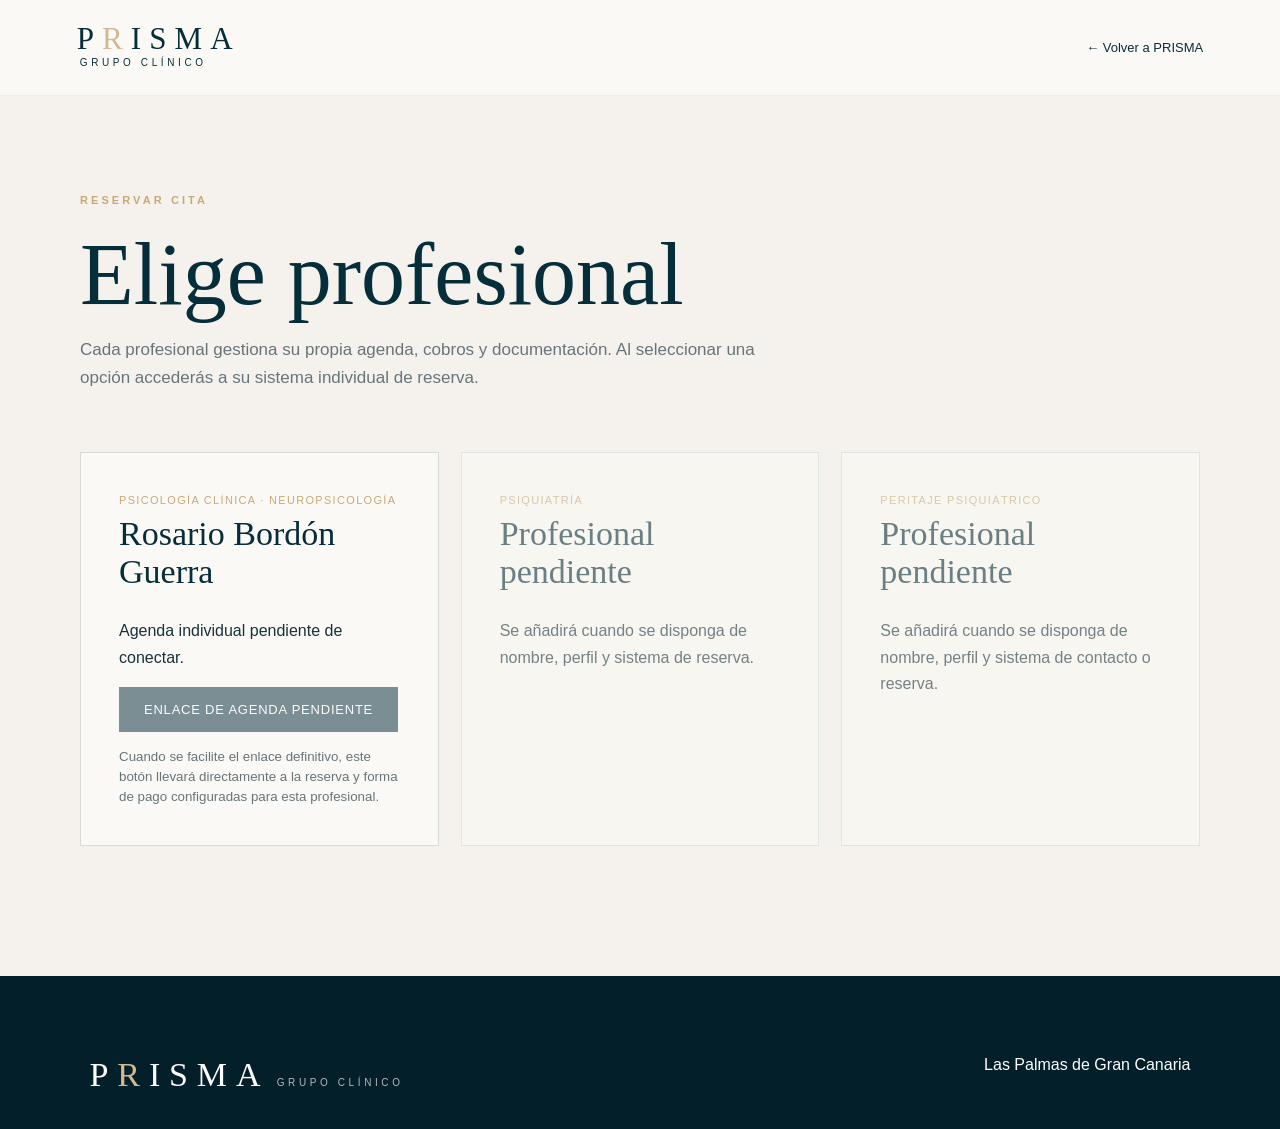
==== reserva.html @ 65a03a32 "Primera versión web PRISMA" ====
<!doctype html>
<html lang="es">
<head>
  <meta charset="utf-8">
  <meta name="viewport" content="width=device-width, initial-scale=1">
  <meta name="description" content="Reserva de cita por profesional en PRISMA Grupo Clínico.">
  <title>Reservar cita | PRISMA Grupo Clínico</title>
  <link rel="stylesheet" href="styles.css">
</head>
<body class="booking-page">
  <header class="site-header compact">
    <a class="brand" href="index.html">
      <span class="brand-word"><span>P</span><span class="brand-r">R</span><span>I</span><span>S</span><span>M</span><span>A</span></span>
      <span class="brand-sub">GRUPO CLÍNICO</span>
    </a>
    <a class="back-link" href="index.html">← Volver a PRISMA</a>
  </header>

  <main class="booking-main">
    <section class="booking-intro">
      <p class="eyebrow">RESERVAR CITA</p>
      <h1>Elige profesional</h1>
      <p>Cada profesional gestiona su propia agenda, cobros y documentación. Al seleccionar una opción accederás a su sistema individual de reserva.</p>
    </section>

    <section class="booking-grid">
      <article class="booking-card" id="rosario">
        <p class="professional-role">Psicología Clínica · Neuropsicología</p>
        <h2>Rosario Bordón Guerra</h2>
        <p>Agenda individual pendiente de conectar.</p>
        <button class="btn" type="button" disabled aria-disabled="true">Enlace de agenda pendiente</button>
        <small>Cuando se facilite el enlace definitivo, este botón llevará directamente a la reserva y forma de pago configuradas para esta profesional.</small>
      </article>
      <article class="booking-card muted">
        <p class="professional-role">Psiquiatría</p>
        <h2>Profesional pendiente</h2>
        <p>Se añadirá cuando se disponga de nombre, perfil y sistema de reserva.</p>
      </article>
      <article class="booking-card muted">
        <p class="professional-role">Peritaje Psiquiátrico</p>
        <h2>Profesional pendiente</h2>
        <p>Se añadirá cuando se disponga de nombre, perfil y sistema de contacto o reserva.</p>
      </article>
    </section>
  </main>

  <footer class="site-footer booking-footer">
    <div class="footer-brand">
      <span class="brand-word"><span>P</span><span class="brand-r">R</span><span>I</span><span>S</span><span>M</span><span>A</span></span>
      <span class="brand-sub">GRUPO CLÍNICO</span>
    </div>
    <p>Las Palmas de Gran Canaria</p>
  </footer>
</body>
</html>
---- styles.css ----
:root{
  --petrol:#062D3A;
  --petrol-2:#0A3A49;
  --ivory:#F5F2ED;
  --ivory-2:#FBF9F5;
  --sand:#D8CBB8;
  --champagne:#C6A978;
  --champagne-pastel:#D2B992;
  --ink:#17323B;
  --muted:#67757A;
  --line:rgba(6,45,58,.15);
  --shadow:0 24px 70px rgba(30,35,32,.12);
  --serif:"Cormorant Garamond", "Baskerville", Georgia, serif;
  --sans:Inter, "Avenir Next", Avenir, "Segoe UI", Arial, sans-serif;
}
*{box-sizing:border-box}
html{scroll-behavior:smooth}
body{margin:0;background:var(--ivory-2);color:var(--ink);font-family:var(--sans);line-height:1.65}
a{color:inherit}
.site-header{height:96px;padding:0 clamp(22px,6vw,92px);display:flex;align-items:center;justify-content:space-between;background:rgba(251,249,245,.97);position:sticky;top:0;z-index:50;border-bottom:1px solid rgba(6,45,58,.06);backdrop-filter:blur(12px)}
.site-header.compact{position:relative}
.brand{text-decoration:none;display:flex;flex-direction:column;gap:1px;min-width:240px}
.brand-word{font-family:var(--serif);font-size:31px;line-height:1;letter-spacing:.26em;color:var(--petrol);white-space:nowrap}
.brand-r{color:var(--champagne-pastel)}
.brand-sub{font-size:10px;letter-spacing:.36em;margin-left:3px;color:var(--petrol)}
.main-nav{display:flex;align-items:center;gap:30px}
.main-nav>a:not(.btn){text-decoration:none;font-size:13px;letter-spacing:.04em;position:relative}
.main-nav>a:not(.btn):after{content:"";position:absolute;left:0;right:100%;bottom:-8px;height:1px;background:var(--champagne);transition:.2s}
.main-nav>a:not(.btn):hover:after{right:0}
.menu-toggle{display:none;background:none;border:0;font-size:24px;color:var(--petrol)}
.btn{display:inline-flex;align-items:center;justify-content:center;background:var(--petrol);color:white;text-decoration:none;border:1px solid var(--petrol);padding:14px 24px;font-size:13px;letter-spacing:.06em;text-transform:uppercase;transition:.2s;cursor:pointer}
.btn:hover{background:var(--petrol-2);transform:translateY(-1px)}
.btn-small{padding:11px 18px;font-size:12px}
.btn-outline{background:transparent;color:var(--petrol);border-color:var(--champagne)}
.btn-outline:hover{background:rgba(198,169,120,.08)}
.btn-light{background:var(--ivory);border-color:var(--ivory);color:var(--petrol)}
.btn:disabled{opacity:.52;cursor:not-allowed;transform:none}
.hero{min-height:670px;display:grid;grid-template-columns:minmax(0,.9fr) minmax(0,1.25fr);background:var(--ivory);overflow:hidden}
.hero-copy{padding:clamp(60px,8vw,118px) clamp(32px,7vw,112px);display:flex;flex-direction:column;justify-content:center}
.eyebrow{font-size:11px;letter-spacing:.28em;font-weight:600;color:var(--champagne);margin:0 0 22px}
.eyebrow.light{color:var(--champagne-pastel)}
.hero h1,.section h2,.prisma-copy h2,.booking-intro h1,.booking-card h2,.booking-band h2{font-family:var(--serif);font-weight:400;color:var(--petrol);margin:0}
.hero h1{font-size:clamp(48px,6vw,82px);line-height:.98;letter-spacing:-.025em}
.hero h1 span{color:var(--champagne);font-size:.72em}
.lead{max-width:610px;font-size:17px;color:#3f5055;margin:30px 0 34px}
.hero-actions{display:flex;gap:14px;flex-wrap:wrap}
.hero-image{background-image:linear-gradient(90deg,rgba(245,242,237,.05),rgba(245,242,237,0) 20%),url('assets/pared-prisma.jpg');background-size:cover;background-position:center;min-height:670px;box-shadow:inset 22px 0 50px rgba(34,30,24,.05)}
.principles{display:grid;grid-template-columns:repeat(4,1fr);background:var(--petrol);color:white;padding:34px clamp(28px,7vw,110px);gap:0}
.principles article{padding:6px 30px;border-right:1px solid rgba(255,255,255,.2)}
.principles article:last-child{border:0}
.principles .number{display:block;color:var(--champagne);font-family:var(--serif);font-size:18px;margin-bottom:8px}
.principles h3{font-family:var(--serif);font-size:22px;font-weight:400;margin:0 0 5px}
.principles p{font-size:13px;color:rgba(255,255,255,.78);margin:0}
.section{padding:110px clamp(28px,7vw,110px)}
.section-heading{max-width:720px;margin:0 auto 58px;text-align:center}
.section-heading.narrow{max-width:660px}
.section-heading h2{font-size:clamp(40px,5vw,58px);line-height:1.05}
.section-heading p:last-child{color:var(--muted)}
.services-grid{display:grid;grid-template-columns:repeat(4,1fr);border-top:1px solid var(--line);border-bottom:1px solid var(--line)}
.service-card{padding:44px 28px 42px;border-right:1px solid var(--line);min-height:330px;display:flex;flex-direction:column}
.service-card:last-child{border-right:0}
.service-index{font-family:var(--serif);font-size:16px;color:var(--champagne);margin-bottom:58px}
.service-card h3{font-family:var(--serif);font-weight:400;color:var(--petrol);font-size:28px;line-height:1.05;margin:0 0 16px}
.service-card p{font-size:14px;color:var(--muted);margin:0 0 28px}
.service-card a{margin-top:auto;text-decoration:none;text-transform:uppercase;font-size:11px;letter-spacing:.08em;color:var(--petrol);border-bottom:1px solid var(--champagne);align-self:flex-start}
.prisma-split{display:grid;grid-template-columns:1.15fr .85fr;min-height:620px;background:#efe9df}
.prisma-photo{background:url('assets/recepcion-prisma.jpg') center/cover no-repeat;min-height:620px}
.prisma-copy{padding:clamp(60px,8vw,110px);display:flex;flex-direction:column;justify-content:center}
.prisma-copy h2{font-size:clamp(42px,5vw,64px);line-height:1.04;margin-bottom:26px}
.prisma-copy p:not(.eyebrow){color:#536267;max-width:620px}
.team{background:var(--ivory)}
.team-grid{display:grid;grid-template-columns:1.3fr .7fr;gap:24px;max-width:1160px;margin:auto}
.professional-card{background:var(--ivory-2);border:1px solid var(--line);padding:34px;display:grid;grid-template-columns:110px 1fr;gap:30px;align-items:start}
.professional-card.featured{box-shadow:var(--shadow)}
.professional-initials{width:92px;height:92px;border:1px solid var(--champagne);display:flex;align-items:center;justify-content:center;font-family:var(--serif);font-size:34px;color:var(--petrol)}
.professional-role{font-size:11px;letter-spacing:.12em;text-transform:uppercase;color:var(--champagne);margin:0 0 6px}
.professional-card h3{font-family:var(--serif);font-size:34px;font-weight:400;color:var(--petrol);margin:0 0 12px;line-height:1.1}
.professional-card p{font-size:14px;color:#59676b}
.card-actions{margin-top:20px}
.placeholder-card{opacity:.62;box-shadow:none}
.booking-band{background:var(--petrol);color:white;padding:68px clamp(28px,8vw,120px);display:flex;justify-content:space-between;align-items:center;gap:40px}
.booking-band>div{max-width:800px}
.booking-band h2{color:white;font-size:clamp(37px,5vw,56px);line-height:1.06}
.booking-band p:not(.eyebrow){color:rgba(255,255,255,.76);max-width:760px}
.contact{padding-bottom:90px}
.contact-note{max-width:800px;margin:0 auto;border-left:2px solid var(--champagne);padding:20px 26px;background:var(--ivory);color:#59676b;font-size:14px}
.site-footer{background:#031f29;color:white;padding:60px clamp(28px,7vw,110px) 35px;display:grid;grid-template-columns:1.2fr .8fr 1fr;gap:40px;align-items:end}
.footer-brand .brand-word{color:white;font-size:34px}
.footer-brand .brand-r{color:var(--champagne-pastel)}
.footer-brand .brand-sub{color:rgba(255,255,255,.7)}
.footer-brand p{font-size:12px;color:rgba(255,255,255,.62);letter-spacing:.08em}
.footer-links{display:grid;gap:9px}
.footer-links a{font-size:13px;color:rgba(255,255,255,.8);text-decoration:none}
.legal-links{display:flex;gap:14px;justify-content:flex-end;color:rgba(255,255,255,.46);font-size:11px}
.back-link{text-decoration:none;font-size:13px;color:var(--petrol)}
.booking-page{background:var(--ivory)}
.booking-main{max-width:1180px;margin:auto;padding:95px 30px 130px}
.booking-intro{max-width:720px;margin-bottom:60px}
.booking-intro h1{font-size:clamp(54px,8vw,88px);line-height:1}
.booking-intro>p:last-child{color:var(--muted);font-size:17px}
.booking-grid{display:grid;grid-template-columns:repeat(3,1fr);gap:22px}
.booking-card{background:var(--ivory-2);border:1px solid var(--line);padding:38px;min-height:330px;display:flex;flex-direction:column;align-items:flex-start}
.booking-card h2{font-size:34px;line-height:1.1;margin-bottom:12px}
.booking-card .btn{margin-top:auto;margin-bottom:15px}
.booking-card small{color:var(--muted);line-height:1.5}
.booking-card.muted{opacity:.58}
.booking-footer{grid-template-columns:1fr auto}

@media(max-width:1050px){
  .main-nav{gap:16px}.main-nav>a:not(.btn){font-size:12px}
  .hero{grid-template-columns:1fr 1fr}.hero-copy{padding:70px 45px}
  .principles{grid-template-columns:1fr 1fr}.principles article:nth-child(2){border-right:0}.principles article{border-bottom:1px solid rgba(255,255,255,.15);padding:22px}.principles article:nth-child(3),.principles article:nth-child(4){border-bottom:0}
  .services-grid{grid-template-columns:1fr 1fr}.service-card:nth-child(2){border-right:0}.service-card:nth-child(-n+2){border-bottom:1px solid var(--line)}
  .team-grid{grid-template-columns:1fr}
  .booking-grid{grid-template-columns:1fr 1fr}
}
@media(max-width:780px){
  .site-header{height:78px;padding:0 20px}.brand{min-width:auto}.brand-word{font-size:24px}.brand-sub{font-size:8px}
  .menu-toggle{display:block}.main-nav{display:none;position:absolute;left:0;right:0;top:78px;background:var(--ivory-2);padding:24px;flex-direction:column;align-items:stretch;border-bottom:1px solid var(--line)}.main-nav.open{display:flex}.main-nav .btn{width:100%}
  .hero{grid-template-columns:1fr}.hero-copy{padding:68px 26px 56px}.hero-image{min-height:420px;order:-1;background-position:center}
  .hero h1{font-size:54px}.lead{font-size:16px}
  .principles{grid-template-columns:1fr}.principles article{border-right:0!important;border-bottom:1px solid rgba(255,255,255,.15)!important}.principles article:last-child{border-bottom:0!important}
  .section{padding:78px 24px}.services-grid{grid-template-columns:1fr}.service-card{border-right:0;border-bottom:1px solid var(--line)!important}.service-card:last-child{border-bottom:0!important}.service-index{margin-bottom:28px}
  .prisma-split{grid-template-columns:1fr}.prisma-photo{min-height:360px}.prisma-copy{padding:60px 28px}
  .professional-card{grid-template-columns:1fr}.professional-initials{width:72px;height:72px}
  .booking-band{flex-direction:column;align-items:flex-start;padding:60px 28px}.booking-band .btn{width:100%}
  .site-footer{grid-template-columns:1fr;padding:50px 24px 30px}.legal-links{justify-content:flex-start;flex-wrap:wrap}
  .booking-main{padding:70px 24px 90px}.booking-grid{grid-template-columns:1fr}.booking-footer{grid-template-columns:1fr}
  .back-link{font-size:12px}
}
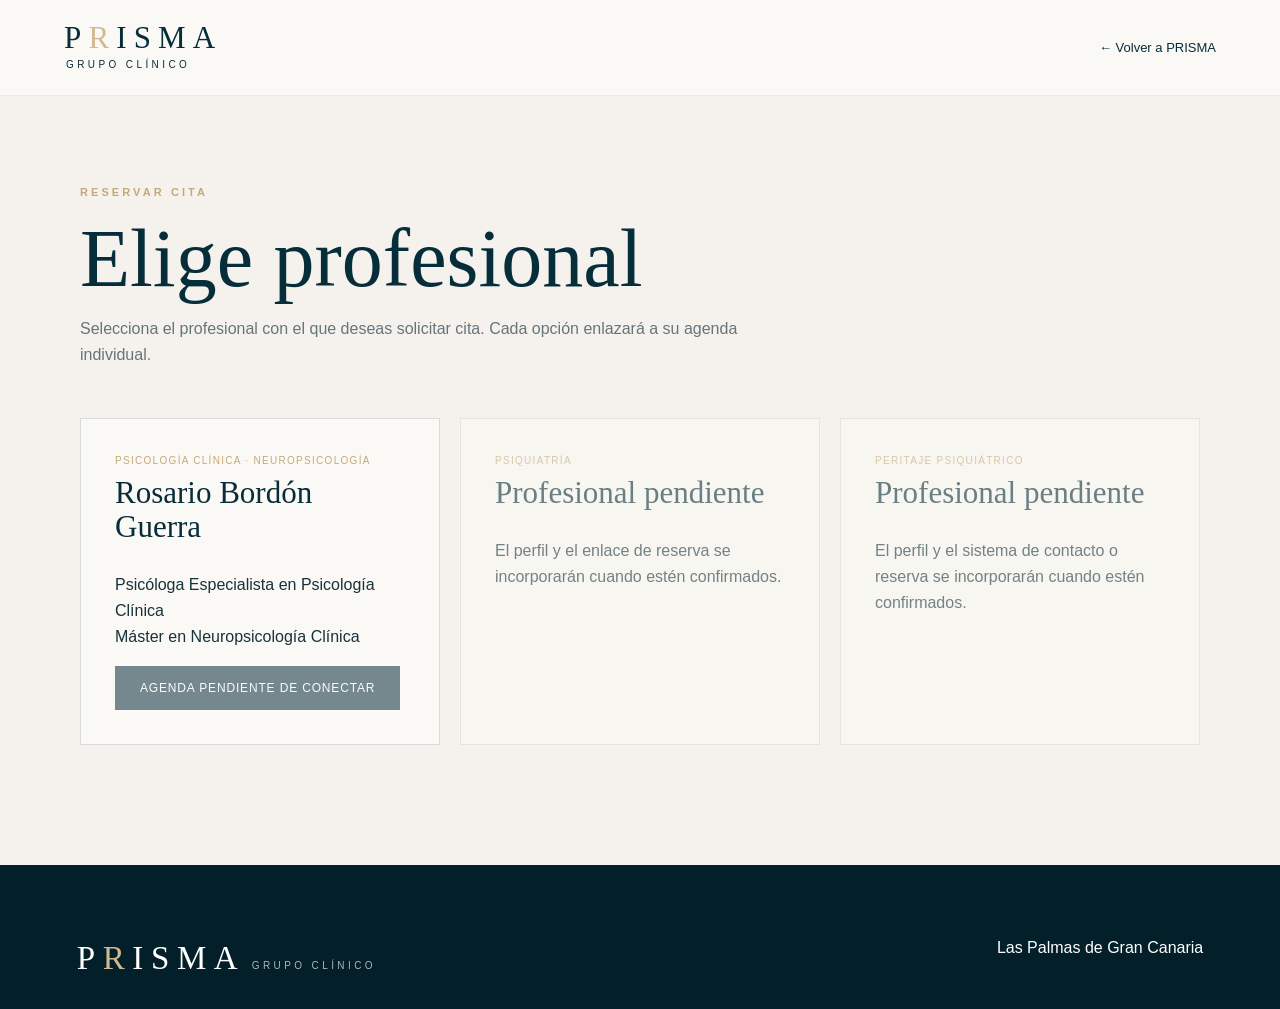
==== commit ed5982a0: "Add files via upload Rediseño completo web PRISMA" ====
--- a/reserva.html
+++ b/reserva.html
@@ -20,26 +20,25 @@
     <section class="booking-intro">
       <p class="eyebrow">RESERVAR CITA</p>
       <h1>Elige profesional</h1>
-      <p>Cada profesional gestiona su propia agenda, cobros y documentación. Al seleccionar una opción accederás a su sistema individual de reserva.</p>
+      <p>Selecciona el profesional con el que deseas solicitar cita. Cada opción enlazará a su agenda individual.</p>
     </section>
 
     <section class="booking-grid">
       <article class="booking-card" id="rosario">
         <p class="professional-role">Psicología Clínica · Neuropsicología</p>
         <h2>Rosario Bordón Guerra</h2>
-        <p>Agenda individual pendiente de conectar.</p>
-        <button class="btn" type="button" disabled aria-disabled="true">Enlace de agenda pendiente</button>
-        <small>Cuando se facilite el enlace definitivo, este botón llevará directamente a la reserva y forma de pago configuradas para esta profesional.</small>
+        <p>Psicóloga Especialista en Psicología Clínica<br>Máster en Neuropsicología Clínica</p>
+        <button class="btn" type="button" disabled aria-disabled="true">Agenda pendiente de conectar</button>
       </article>
       <article class="booking-card muted">
         <p class="professional-role">Psiquiatría</p>
         <h2>Profesional pendiente</h2>
-        <p>Se añadirá cuando se disponga de nombre, perfil y sistema de reserva.</p>
+        <p>El perfil y el enlace de reserva se incorporarán cuando estén confirmados.</p>
       </article>
       <article class="booking-card muted">
         <p class="professional-role">Peritaje Psiquiátrico</p>
         <h2>Profesional pendiente</h2>
-        <p>Se añadirá cuando se disponga de nombre, perfil y sistema de contacto o reserva.</p>
+        <p>El perfil y el sistema de contacto o reserva se incorporarán cuando estén confirmados.</p>
       </article>
     </section>
   </main>
--- a/styles.css
+++ b/styles.css
@@ -1,130 +1,129 @@
 :root{
   --petrol:#062D3A;
-  --petrol-2:#0A3A49;
+  --petrol-deep:#031F29;
   --ivory:#F5F2ED;
-  --ivory-2:#FBF9F5;
-  --sand:#D8CBB8;
+  --ivory-soft:#FBF9F5;
   --champagne:#C6A978;
   --champagne-pastel:#D2B992;
   --ink:#17323B;
-  --muted:#67757A;
-  --line:rgba(6,45,58,.15);
-  --shadow:0 24px 70px rgba(30,35,32,.12);
-  --serif:"Cormorant Garamond", "Baskerville", Georgia, serif;
-  --sans:Inter, "Avenir Next", Avenir, "Segoe UI", Arial, sans-serif;
+  --muted:#66757A;
+  --line:rgba(6,45,58,.14);
+  --shadow:0 24px 70px rgba(30,35,32,.10);
+  --serif:"Cormorant Garamond","Baskerville",Georgia,serif;
+  --sans:Inter,"Avenir Next",Avenir,"Segoe UI",Arial,sans-serif;
 }
 *{box-sizing:border-box}
 html{scroll-behavior:smooth}
-body{margin:0;background:var(--ivory-2);color:var(--ink);font-family:var(--sans);line-height:1.65}
+body{margin:0;background:var(--ivory-soft);color:var(--ink);font-family:var(--sans);line-height:1.62}
 a{color:inherit}
-.site-header{height:96px;padding:0 clamp(22px,6vw,92px);display:flex;align-items:center;justify-content:space-between;background:rgba(251,249,245,.97);position:sticky;top:0;z-index:50;border-bottom:1px solid rgba(6,45,58,.06);backdrop-filter:blur(12px)}
+.site-header{height:96px;padding:0 clamp(24px,5vw,88px);display:flex;align-items:center;justify-content:space-between;background:rgba(251,249,245,.98);position:sticky;top:0;z-index:50;border-bottom:1px solid rgba(6,45,58,.07);backdrop-filter:blur(10px)}
 .site-header.compact{position:relative}
-.brand{text-decoration:none;display:flex;flex-direction:column;gap:1px;min-width:240px}
-.brand-word{font-family:var(--serif);font-size:31px;line-height:1;letter-spacing:.26em;color:var(--petrol);white-space:nowrap}
+.brand{text-decoration:none;display:flex;flex-direction:column;gap:4px;min-width:235px}
+.brand-word{font-family:var(--serif);font-size:31px;line-height:1;letter-spacing:.23em;color:var(--petrol);white-space:nowrap}
 .brand-r{color:var(--champagne-pastel)}
-.brand-sub{font-size:10px;letter-spacing:.36em;margin-left:3px;color:var(--petrol)}
-.main-nav{display:flex;align-items:center;gap:30px}
-.main-nav>a:not(.btn){text-decoration:none;font-size:13px;letter-spacing:.04em;position:relative}
-.main-nav>a:not(.btn):after{content:"";position:absolute;left:0;right:100%;bottom:-8px;height:1px;background:var(--champagne);transition:.2s}
-.main-nav>a:not(.btn):hover:after{right:0}
+.brand-sub{font-size:10px;letter-spacing:.34em;margin-left:2px;color:var(--petrol)}
+.main-nav{display:flex;align-items:center;gap:31px}
+.main-nav>a:not(.btn){text-decoration:none;font-size:13px;letter-spacing:.03em}
 .menu-toggle{display:none;background:none;border:0;font-size:24px;color:var(--petrol)}
-.btn{display:inline-flex;align-items:center;justify-content:center;background:var(--petrol);color:white;text-decoration:none;border:1px solid var(--petrol);padding:14px 24px;font-size:13px;letter-spacing:.06em;text-transform:uppercase;transition:.2s;cursor:pointer}
-.btn:hover{background:var(--petrol-2);transform:translateY(-1px)}
-.btn-small{padding:11px 18px;font-size:12px}
+.btn{display:inline-flex;align-items:center;justify-content:center;background:var(--petrol);color:white;text-decoration:none;border:1px solid var(--petrol);padding:14px 24px;font-size:12px;letter-spacing:.07em;text-transform:uppercase;transition:.2s;cursor:pointer}
+.btn:hover{background:#0A3A49;transform:translateY(-1px)}
+.btn-small{padding:12px 19px}
 .btn-outline{background:transparent;color:var(--petrol);border-color:var(--champagne)}
 .btn-outline:hover{background:rgba(198,169,120,.08)}
-.btn-light{background:var(--ivory);border-color:var(--ivory);color:var(--petrol)}
-.btn:disabled{opacity:.52;cursor:not-allowed;transform:none}
-.hero{min-height:670px;display:grid;grid-template-columns:minmax(0,.9fr) minmax(0,1.25fr);background:var(--ivory);overflow:hidden}
-.hero-copy{padding:clamp(60px,8vw,118px) clamp(32px,7vw,112px);display:flex;flex-direction:column;justify-content:center}
-.eyebrow{font-size:11px;letter-spacing:.28em;font-weight:600;color:var(--champagne);margin:0 0 22px}
+.btn-light{background:var(--ivory-soft);border-color:var(--ivory-soft);color:var(--petrol)}
+.btn:disabled{opacity:.55;cursor:not-allowed;transform:none}
+
+.hero{min-height:620px;display:grid;grid-template-columns:minmax(0,42%) minmax(0,58%);background:var(--ivory);overflow:hidden}
+.hero-copy{min-width:0;padding:clamp(58px,7vw,100px) clamp(36px,5vw,82px);display:flex;flex-direction:column;justify-content:center;overflow:hidden}
+.hero-group{font-size:11px;letter-spacing:.34em;font-weight:600;color:var(--champagne);margin:0 0 22px}
+.hero-brand{display:flex;align-items:baseline;gap:.075em;max-width:100%;font-family:var(--serif);font-size:clamp(56px,5.1vw,88px);font-weight:400;line-height:.92;letter-spacing:.015em;color:var(--petrol);margin:0;white-space:nowrap}
+.hero-r{color:var(--champagne-pastel)}
+.hero-rule{width:46px;height:1px;background:var(--champagne);margin:28px 0 24px}
+.hero-tagline{font-family:var(--serif);font-size:clamp(25px,2.15vw,36px);line-height:1.15;color:var(--petrol);margin:0;white-space:nowrap}
+.hero-tagline span{color:var(--champagne)}
+.lead{max-width:560px;font-size:16px;color:#46585d;margin:28px 0 32px}
+.hero-actions{display:flex;gap:14px;flex-wrap:wrap}
+.hero-image{background:url('pared-prisma.jpg') center/cover no-repeat;min-height:620px;border-left:1px solid rgba(6,45,58,.07)}
+
+.values-strip{min-height:118px;background:var(--petrol);color:white;padding:25px clamp(30px,6vw,100px);display:grid;grid-template-columns:repeat(4,1fr);align-items:center}
+.values-strip>div{padding:2px 28px;border-right:1px solid rgba(255,255,255,.18)}
+.values-strip>div:first-child{padding-left:0}.values-strip>div:last-child{border-right:0;padding-right:0}
+.values-strip strong{display:block;font-family:var(--serif);font-size:20px;font-weight:400;margin-bottom:3px}
+.values-strip span{font-size:12px;color:rgba(255,255,255,.72)}
+
+.section{padding:96px clamp(30px,6vw,100px)}
+.eyebrow{font-size:11px;letter-spacing:.28em;font-weight:600;color:var(--champagne);margin:0 0 16px}
 .eyebrow.light{color:var(--champagne-pastel)}
-.hero h1,.section h2,.prisma-copy h2,.booking-intro h1,.booking-card h2,.booking-band h2{font-family:var(--serif);font-weight:400;color:var(--petrol);margin:0}
-.hero h1{font-size:clamp(48px,6vw,82px);line-height:.98;letter-spacing:-.025em}
-.hero h1 span{color:var(--champagne);font-size:.72em}
-.lead{max-width:610px;font-size:17px;color:#3f5055;margin:30px 0 34px}
-.hero-actions{display:flex;gap:14px;flex-wrap:wrap}
-.hero-image{background-image:linear-gradient(90deg,rgba(245,242,237,.05),rgba(245,242,237,0) 20%),url('assets/pared-prisma.jpg');background-size:cover;background-position:center;min-height:670px;box-shadow:inset 22px 0 50px rgba(34,30,24,.05)}
-.principles{display:grid;grid-template-columns:repeat(4,1fr);background:var(--petrol);color:white;padding:34px clamp(28px,7vw,110px);gap:0}
-.principles article{padding:6px 30px;border-right:1px solid rgba(255,255,255,.2)}
-.principles article:last-child{border:0}
-.principles .number{display:block;color:var(--champagne);font-family:var(--serif);font-size:18px;margin-bottom:8px}
-.principles h3{font-family:var(--serif);font-size:22px;font-weight:400;margin:0 0 5px}
-.principles p{font-size:13px;color:rgba(255,255,255,.78);margin:0}
-.section{padding:110px clamp(28px,7vw,110px)}
-.section-heading{max-width:720px;margin:0 auto 58px;text-align:center}
-.section-heading.narrow{max-width:660px}
-.section-heading h2{font-size:clamp(40px,5vw,58px);line-height:1.05}
-.section-heading p:last-child{color:var(--muted)}
-.services-grid{display:grid;grid-template-columns:repeat(4,1fr);border-top:1px solid var(--line);border-bottom:1px solid var(--line)}
-.service-card{padding:44px 28px 42px;border-right:1px solid var(--line);min-height:330px;display:flex;flex-direction:column}
-.service-card:last-child{border-right:0}
-.service-index{font-family:var(--serif);font-size:16px;color:var(--champagne);margin-bottom:58px}
-.service-card h3{font-family:var(--serif);font-weight:400;color:var(--petrol);font-size:28px;line-height:1.05;margin:0 0 16px}
-.service-card p{font-size:14px;color:var(--muted);margin:0 0 28px}
-.service-card a{margin-top:auto;text-decoration:none;text-transform:uppercase;font-size:11px;letter-spacing:.08em;color:var(--petrol);border-bottom:1px solid var(--champagne);align-self:flex-start}
-.prisma-split{display:grid;grid-template-columns:1.15fr .85fr;min-height:620px;background:#efe9df}
-.prisma-photo{background:url('assets/recepcion-prisma.jpg') center/cover no-repeat;min-height:620px}
-.prisma-copy{padding:clamp(60px,8vw,110px);display:flex;flex-direction:column;justify-content:center}
-.prisma-copy h2{font-size:clamp(42px,5vw,64px);line-height:1.04;margin-bottom:26px}
-.prisma-copy p:not(.eyebrow){color:#536267;max-width:620px}
+.services{background:var(--ivory-soft)}
+.services-heading{display:grid;grid-template-columns:1fr 1fr;gap:60px;align-items:end;max-width:1280px;margin:0 auto 48px}
+.services-heading h2,.team-heading h2,.prisma-copy h2,.contact-copy h2,.booking-band h2,.booking-intro h1,.booking-card h2{font-family:var(--serif);font-weight:400;color:var(--petrol);margin:0}
+.services-heading h2{font-size:clamp(42px,4.2vw,62px);line-height:1}
+.services-heading>p{max-width:540px;margin:0;color:var(--muted);font-size:15px}
+.services-grid{max-width:1280px;margin:auto;display:grid;grid-template-columns:repeat(4,1fr);gap:16px}
+.service-card{min-height:275px;background:var(--ivory);border-top:2px solid var(--champagne);padding:30px 28px 28px;display:flex;flex-direction:column}
+.service-kicker{font-size:9px;letter-spacing:.2em;color:var(--champagne);margin-bottom:34px}
+.service-card h3{font-family:var(--serif);font-weight:400;color:var(--petrol);font-size:28px;line-height:1.08;margin:0 0 15px}
+.service-card p{font-size:14px;color:var(--muted);margin:0 0 24px}
+.service-card a,.text-link{margin-top:auto;align-self:flex-start;text-decoration:none;text-transform:uppercase;font-size:10px;letter-spacing:.1em;color:var(--petrol);border-bottom:1px solid var(--champagne);padding-bottom:3px}
+
+.prisma-split{display:grid;grid-template-columns:56% 44%;min-height:560px;background:#efe9df}
+.prisma-photo{background:url('recepcion-prisma.jpg') center/cover no-repeat;min-height:560px}
+.prisma-copy{padding:clamp(58px,7vw,100px);display:flex;flex-direction:column;justify-content:center}
+.prisma-copy h2{font-size:clamp(42px,4.3vw,62px);line-height:1.03;margin-bottom:24px}
+.prisma-copy p:not(.eyebrow){color:#536267;max-width:590px;font-size:15px}
+
 .team{background:var(--ivory)}
-.team-grid{display:grid;grid-template-columns:1.3fr .7fr;gap:24px;max-width:1160px;margin:auto}
-.professional-card{background:var(--ivory-2);border:1px solid var(--line);padding:34px;display:grid;grid-template-columns:110px 1fr;gap:30px;align-items:start}
-.professional-card.featured{box-shadow:var(--shadow)}
-.professional-initials{width:92px;height:92px;border:1px solid var(--champagne);display:flex;align-items:center;justify-content:center;font-family:var(--serif);font-size:34px;color:var(--petrol)}
-.professional-role{font-size:11px;letter-spacing:.12em;text-transform:uppercase;color:var(--champagne);margin:0 0 6px}
-.professional-card h3{font-family:var(--serif);font-size:34px;font-weight:400;color:var(--petrol);margin:0 0 12px;line-height:1.1}
+.team-heading{max-width:760px;margin:0 auto 42px;text-align:center}
+.team-heading h2{font-size:clamp(42px,4vw,58px);line-height:1}
+.team-heading>p:last-child{color:var(--muted);font-size:15px}
+.professional-card{max-width:960px;margin:auto;background:var(--ivory-soft);border:1px solid var(--line);padding:36px 42px;display:grid;grid-template-columns:100px 1fr;gap:32px;box-shadow:var(--shadow)}
+.professional-mark{width:84px;height:84px;border:1px solid var(--champagne);display:flex;align-items:center;justify-content:center;font-family:var(--serif);font-size:30px;color:var(--petrol)}
+.professional-role{font-size:10px;letter-spacing:.13em;text-transform:uppercase;color:var(--champagne);margin:0 0 7px}
+.professional-card h3{font-family:var(--serif);font-size:33px;font-weight:400;color:var(--petrol);margin:0 0 12px;line-height:1.1}
 .professional-card p{font-size:14px;color:#59676b}
-.card-actions{margin-top:20px}
-.placeholder-card{opacity:.62;box-shadow:none}
-.booking-band{background:var(--petrol);color:white;padding:68px clamp(28px,8vw,120px);display:flex;justify-content:space-between;align-items:center;gap:40px}
-.booking-band>div{max-width:800px}
-.booking-band h2{color:white;font-size:clamp(37px,5vw,56px);line-height:1.06}
-.booking-band p:not(.eyebrow){color:rgba(255,255,255,.76);max-width:760px}
-.contact{padding-bottom:90px}
-.contact-note{max-width:800px;margin:0 auto;border-left:2px solid var(--champagne);padding:20px 26px;background:var(--ivory);color:#59676b;font-size:14px}
-.site-footer{background:#031f29;color:white;padding:60px clamp(28px,7vw,110px) 35px;display:grid;grid-template-columns:1.2fr .8fr 1fr;gap:40px;align-items:end}
-.footer-brand .brand-word{color:white;font-size:34px}
-.footer-brand .brand-r{color:var(--champagne-pastel)}
-.footer-brand .brand-sub{color:rgba(255,255,255,.7)}
-.footer-brand p{font-size:12px;color:rgba(255,255,255,.62);letter-spacing:.08em}
-.footer-links{display:grid;gap:9px}
-.footer-links a{font-size:13px;color:rgba(255,255,255,.8);text-decoration:none}
-.legal-links{display:flex;gap:14px;justify-content:flex-end;color:rgba(255,255,255,.46);font-size:11px}
+.team-note{text-align:center;max-width:720px;margin:24px auto 0;font-size:12px;color:#7b878a}
+
+.booking-band{background:var(--petrol);color:white;padding:58px clamp(30px,7vw,110px);display:flex;justify-content:space-between;align-items:center;gap:40px}
+.booking-band>div{max-width:780px}
+.booking-band h2{color:white;font-size:clamp(34px,3.8vw,52px);line-height:1.05}
+.booking-band p:not(.eyebrow){color:rgba(255,255,255,.74);margin-bottom:0}
+
+.contact{display:grid;grid-template-columns:1fr 1px 1fr;gap:56px;align-items:center;background:var(--ivory-soft)}
+.contact-copy{max-width:560px}
+.contact-copy h2{font-size:clamp(40px,4vw,56px);line-height:1.05}
+.contact-copy p:last-child{color:var(--muted)}
+.contact-rule{height:130px;background:var(--line)}
+.privacy-note{max-width:520px;color:#66757A;font-size:14px;border-left:2px solid var(--champagne);padding-left:24px}
+
+.site-footer{background:var(--petrol-deep);color:white;padding:54px clamp(30px,6vw,100px) 32px;display:grid;grid-template-columns:1.2fr .8fr 1fr;gap:40px;align-items:end}
+.footer-brand .brand-word{color:white;font-size:33px}.footer-brand .brand-r{color:var(--champagne-pastel)}.footer-brand .brand-sub{color:rgba(255,255,255,.68)}
+.footer-brand p{font-size:11px;color:rgba(255,255,255,.56);letter-spacing:.07em}
+.footer-links{display:grid;gap:8px}.footer-links a{font-size:12px;color:rgba(255,255,255,.78);text-decoration:none}
+.legal-links{display:flex;gap:14px;justify-content:flex-end;color:rgba(255,255,255,.42);font-size:10px}
+
 .back-link{text-decoration:none;font-size:13px;color:var(--petrol)}
 .booking-page{background:var(--ivory)}
-.booking-main{max-width:1180px;margin:auto;padding:95px 30px 130px}
-.booking-intro{max-width:720px;margin-bottom:60px}
-.booking-intro h1{font-size:clamp(54px,8vw,88px);line-height:1}
-.booking-intro>p:last-child{color:var(--muted);font-size:17px}
-.booking-grid{display:grid;grid-template-columns:repeat(3,1fr);gap:22px}
-.booking-card{background:var(--ivory-2);border:1px solid var(--line);padding:38px;min-height:330px;display:flex;flex-direction:column;align-items:flex-start}
-.booking-card h2{font-size:34px;line-height:1.1;margin-bottom:12px}
-.booking-card .btn{margin-top:auto;margin-bottom:15px}
-.booking-card small{color:var(--muted);line-height:1.5}
-.booking-card.muted{opacity:.58}
-.booking-footer{grid-template-columns:1fr auto}
+.booking-main{max-width:1180px;margin:auto;padding:88px 30px 120px}
+.booking-intro{max-width:720px;margin-bottom:50px}.booking-intro h1{font-size:clamp(52px,7vw,82px);line-height:1}.booking-intro>p:last-child{color:var(--muted);font-size:16px}
+.booking-grid{display:grid;grid-template-columns:repeat(3,1fr);gap:20px}
+.booking-card{background:var(--ivory-soft);border:1px solid var(--line);padding:34px;min-height:300px;display:flex;flex-direction:column;align-items:flex-start}.booking-card h2{font-size:31px;line-height:1.1;margin-bottom:12px}.booking-card .btn{margin-top:auto}.booking-card.muted{opacity:.58}.booking-footer{grid-template-columns:1fr auto}
 
-@media(max-width:1050px){
-  .main-nav{gap:16px}.main-nav>a:not(.btn){font-size:12px}
-  .hero{grid-template-columns:1fr 1fr}.hero-copy{padding:70px 45px}
-  .principles{grid-template-columns:1fr 1fr}.principles article:nth-child(2){border-right:0}.principles article{border-bottom:1px solid rgba(255,255,255,.15);padding:22px}.principles article:nth-child(3),.principles article:nth-child(4){border-bottom:0}
-  .services-grid{grid-template-columns:1fr 1fr}.service-card:nth-child(2){border-right:0}.service-card:nth-child(-n+2){border-bottom:1px solid var(--line)}
-  .team-grid{grid-template-columns:1fr}
+@media(max-width:1150px){
+  .main-nav{gap:18px}.hero{grid-template-columns:46% 54%}.hero-copy{padding-left:38px;padding-right:38px}.hero-brand{font-size:clamp(52px,5.4vw,72px)}.hero-tagline{white-space:normal}
+  .services-grid{grid-template-columns:repeat(2,1fr)}
+  .values-strip{grid-template-columns:repeat(2,1fr);row-gap:18px}.values-strip>div:nth-child(2){border-right:0}.values-strip>div:nth-child(3){padding-left:0}
   .booking-grid{grid-template-columns:1fr 1fr}
 }
 @media(max-width:780px){
   .site-header{height:78px;padding:0 20px}.brand{min-width:auto}.brand-word{font-size:24px}.brand-sub{font-size:8px}
-  .menu-toggle{display:block}.main-nav{display:none;position:absolute;left:0;right:0;top:78px;background:var(--ivory-2);padding:24px;flex-direction:column;align-items:stretch;border-bottom:1px solid var(--line)}.main-nav.open{display:flex}.main-nav .btn{width:100%}
-  .hero{grid-template-columns:1fr}.hero-copy{padding:68px 26px 56px}.hero-image{min-height:420px;order:-1;background-position:center}
-  .hero h1{font-size:54px}.lead{font-size:16px}
-  .principles{grid-template-columns:1fr}.principles article{border-right:0!important;border-bottom:1px solid rgba(255,255,255,.15)!important}.principles article:last-child{border-bottom:0!important}
-  .section{padding:78px 24px}.services-grid{grid-template-columns:1fr}.service-card{border-right:0;border-bottom:1px solid var(--line)!important}.service-card:last-child{border-bottom:0!important}.service-index{margin-bottom:28px}
-  .prisma-split{grid-template-columns:1fr}.prisma-photo{min-height:360px}.prisma-copy{padding:60px 28px}
-  .professional-card{grid-template-columns:1fr}.professional-initials{width:72px;height:72px}
-  .booking-band{flex-direction:column;align-items:flex-start;padding:60px 28px}.booking-band .btn{width:100%}
-  .site-footer{grid-template-columns:1fr;padding:50px 24px 30px}.legal-links{justify-content:flex-start;flex-wrap:wrap}
-  .booking-main{padding:70px 24px 90px}.booking-grid{grid-template-columns:1fr}.booking-footer{grid-template-columns:1fr}
-  .back-link{font-size:12px}
+  .menu-toggle{display:block}.main-nav{display:none;position:absolute;left:0;right:0;top:78px;background:var(--ivory-soft);padding:24px;flex-direction:column;align-items:stretch;border-bottom:1px solid var(--line)}.main-nav.open{display:flex}.main-nav .btn{width:100%}
+  .hero{grid-template-columns:1fr;min-height:auto}.hero-image{min-height:390px;order:-1;border-left:0;border-bottom:1px solid var(--line)}.hero-copy{padding:48px 26px 54px}.hero-brand{font-size:clamp(50px,14vw,68px);gap:.06em}.hero-tagline{font-size:26px;white-space:normal}.lead{font-size:15px}
+  .values-strip{grid-template-columns:1fr;padding:24px}.values-strip>div{padding:14px 0!important;border-right:0!important;border-bottom:1px solid rgba(255,255,255,.16)}.values-strip>div:last-child{border-bottom:0}
+  .section{padding:72px 24px}.services-heading{grid-template-columns:1fr;gap:18px;margin-bottom:32px}.services-grid{grid-template-columns:1fr}.service-card{min-height:235px}.service-kicker{margin-bottom:22px}
+  .prisma-split{grid-template-columns:1fr}.prisma-photo{min-height:360px}.prisma-copy{padding:58px 28px}
+  .professional-card{grid-template-columns:1fr;padding:30px}.professional-mark{width:72px;height:72px}
+  .booking-band{flex-direction:column;align-items:flex-start;padding:54px 28px}.booking-band .btn{width:100%}
+  .contact{grid-template-columns:1fr;gap:28px}.contact-rule{height:1px;width:100%}.privacy-note{margin:0}
+  .site-footer{grid-template-columns:1fr;padding:48px 24px 28px}.legal-links{justify-content:flex-start;flex-wrap:wrap}
+  .booking-main{padding:68px 24px 88px}.booking-grid{grid-template-columns:1fr}.booking-footer{grid-template-columns:1fr}
 }
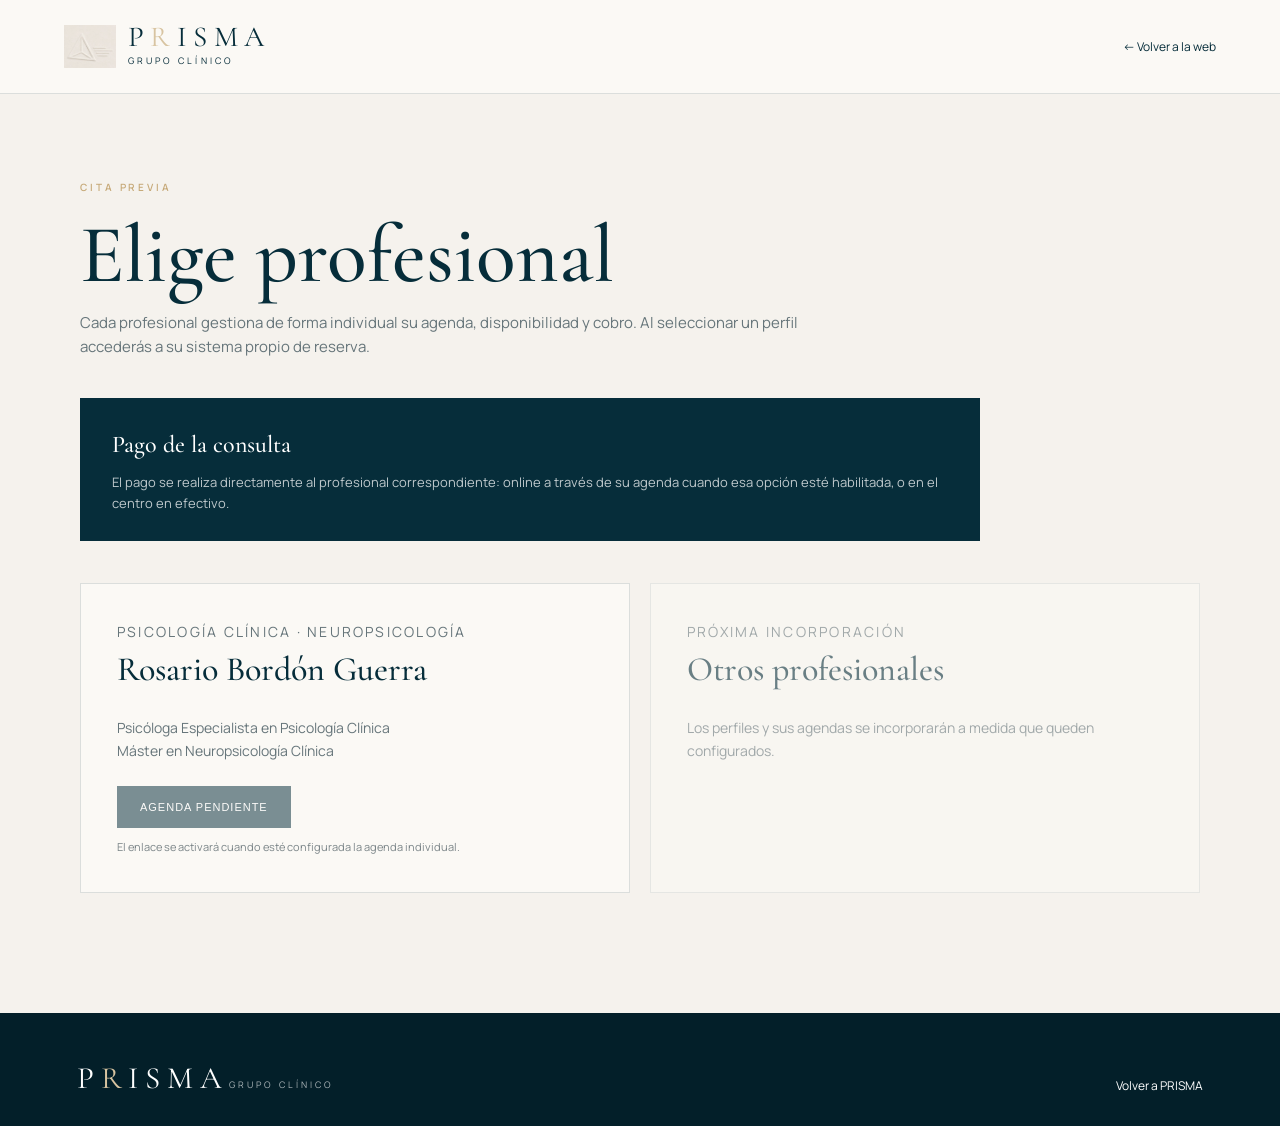
==== commit 63d59e52: "Add files via upload prisma 5" ====
--- a/reserva.html
+++ b/reserva.html
@@ -3,52 +3,55 @@
 <head>
   <meta charset="utf-8">
   <meta name="viewport" content="width=device-width, initial-scale=1">
-  <meta name="description" content="Reserva de cita por profesional en PRISMA Grupo Clínico.">
-  <title>Reservar cita | PRISMA Grupo Clínico</title>
+  <title>Reservar cita · PRISMA Grupo Clínico</title>
+  <link rel="preconnect" href="https://fonts.googleapis.com">
+  <link rel="preconnect" href="https://fonts.gstatic.com" crossorigin>
+  <link href="https://fonts.googleapis.com/css2?family=Cormorant+Garamond:wght@400;500;600&family=Manrope:wght@300;400;500;600&display=swap" rel="stylesheet">
   <link rel="stylesheet" href="styles.css">
 </head>
 <body class="booking-page">
   <header class="site-header compact">
-    <a class="brand" href="index.html">
-      <span class="brand-word"><span>P</span><span class="brand-r">R</span><span>I</span><span>S</span><span>M</span><span>A</span></span>
-      <span class="brand-sub">GRUPO CLÍNICO</span>
+    <a class="brand" href="index.html" aria-label="Volver a PRISMA Grupo Clínico">
+      <img class="brand-symbol" src="simbolo-prisma.jpg" alt="">
+      <span class="brand-lockup">
+        <span class="brand-word"><span>P</span><span class="brand-r">R</span><span>I</span><span>S</span><span>M</span><span>A</span></span>
+        <span class="brand-sub">GRUPO CLÍNICO</span>
+      </span>
     </a>
-    <a class="back-link" href="index.html">← Volver a PRISMA</a>
+    <a class="back-link" href="index.html">← Volver a la web</a>
   </header>
 
   <main class="booking-main">
-    <section class="booking-intro">
-      <p class="eyebrow">RESERVAR CITA</p>
+    <div class="booking-intro">
+      <p class="eyebrow">CITA PREVIA</p>
       <h1>Elige profesional</h1>
-      <p>Selecciona el profesional con el que deseas solicitar cita. Cada opción enlazará a su agenda individual.</p>
-    </section>
+      <p>Cada profesional gestiona de forma individual su agenda, disponibilidad y cobro. Al seleccionar un perfil accederás a su sistema propio de reserva.</p>
+    </div>
 
-    <section class="booking-grid">
+    <div class="payment-note">
+      <strong>Pago de la consulta</strong>
+      <p>El pago se realiza directamente al profesional correspondiente: online a través de su agenda cuando esa opción esté habilitada, o en el centro en efectivo.</p>
+    </div>
+
+    <div class="booking-grid">
       <article class="booking-card" id="rosario">
         <p class="professional-role">Psicología Clínica · Neuropsicología</p>
         <h2>Rosario Bordón Guerra</h2>
         <p>Psicóloga Especialista en Psicología Clínica<br>Máster en Neuropsicología Clínica</p>
-        <button class="btn" type="button" disabled aria-disabled="true">Agenda pendiente de conectar</button>
+        <button class="btn" disabled title="Enlace de agenda pendiente">Agenda pendiente</button>
+        <small>El enlace se activará cuando esté configurada la agenda individual.</small>
       </article>
       <article class="booking-card muted">
-        <p class="professional-role">Psiquiatría</p>
-        <h2>Profesional pendiente</h2>
-        <p>El perfil y el enlace de reserva se incorporarán cuando estén confirmados.</p>
+        <p class="professional-role">Próxima incorporación</p>
+        <h2>Otros profesionales</h2>
+        <p>Los perfiles y sus agendas se incorporarán a medida que queden configurados.</p>
       </article>
-      <article class="booking-card muted">
-        <p class="professional-role">Peritaje Psiquiátrico</p>
-        <h2>Profesional pendiente</h2>
-        <p>El perfil y el sistema de contacto o reserva se incorporarán cuando estén confirmados.</p>
-      </article>
-    </section>
+    </div>
   </main>
 
   <footer class="site-footer booking-footer">
-    <div class="footer-brand">
-      <span class="brand-word"><span>P</span><span class="brand-r">R</span><span>I</span><span>S</span><span>M</span><span>A</span></span>
-      <span class="brand-sub">GRUPO CLÍNICO</span>
-    </div>
-    <p>Las Palmas de Gran Canaria</p>
+    <div class="footer-brand"><span class="brand-word"><span>P</span><span class="brand-r">R</span><span>I</span><span>S</span><span>M</span><span>A</span></span><span class="brand-sub">GRUPO CLÍNICO</span></div>
+    <a class="back-link light-link" href="index.html">Volver a PRISMA</a>
   </footer>
 </body>
 </html>
--- a/styles.css
+++ b/styles.css
@@ -1,129 +1,121 @@
 :root{
   --petrol:#062D3A;
-  --petrol-deep:#031F29;
+  --petrol-dark:#031F29;
   --ivory:#F5F2ED;
-  --ivory-soft:#FBF9F5;
+  --paper:#FBF9F5;
   --champagne:#C6A978;
-  --champagne-pastel:#D2B992;
-  --ink:#17323B;
+  --champagne-soft:#D8C4A1;
+  --ink:#18323B;
   --muted:#66757A;
-  --line:rgba(6,45,58,.14);
-  --shadow:0 24px 70px rgba(30,35,32,.10);
-  --serif:"Cormorant Garamond","Baskerville",Georgia,serif;
-  --sans:Inter,"Avenir Next",Avenir,"Segoe UI",Arial,sans-serif;
+  --line:rgba(6,45,58,.13);
+  --serif:"Cormorant Garamond",Georgia,serif;
+  --sans:"Manrope","Segoe UI",Arial,sans-serif;
 }
 *{box-sizing:border-box}
 html{scroll-behavior:smooth}
-body{margin:0;background:var(--ivory-soft);color:var(--ink);font-family:var(--sans);line-height:1.62}
+body{margin:0;background:var(--paper);color:var(--ink);font-family:var(--sans);line-height:1.65}
 a{color:inherit}
-.site-header{height:96px;padding:0 clamp(24px,5vw,88px);display:flex;align-items:center;justify-content:space-between;background:rgba(251,249,245,.98);position:sticky;top:0;z-index:50;border-bottom:1px solid rgba(6,45,58,.07);backdrop-filter:blur(10px)}
+img{max-width:100%;display:block}
+
+.site-header{height:94px;padding:0 clamp(22px,5vw,82px);display:flex;align-items:center;justify-content:space-between;background:rgba(251,249,245,.97);position:sticky;top:0;z-index:50;border-bottom:1px solid var(--line);backdrop-filter:blur(12px)}
 .site-header.compact{position:relative}
-.brand{text-decoration:none;display:flex;flex-direction:column;gap:4px;min-width:235px}
-.brand-word{font-family:var(--serif);font-size:31px;line-height:1;letter-spacing:.23em;color:var(--petrol);white-space:nowrap}
-.brand-r{color:var(--champagne-pastel)}
-.brand-sub{font-size:10px;letter-spacing:.34em;margin-left:2px;color:var(--petrol)}
-.main-nav{display:flex;align-items:center;gap:31px}
-.main-nav>a:not(.btn){text-decoration:none;font-size:13px;letter-spacing:.03em}
-.menu-toggle{display:none;background:none;border:0;font-size:24px;color:var(--petrol)}
-.btn{display:inline-flex;align-items:center;justify-content:center;background:var(--petrol);color:white;text-decoration:none;border:1px solid var(--petrol);padding:14px 24px;font-size:12px;letter-spacing:.07em;text-transform:uppercase;transition:.2s;cursor:pointer}
+.brand{display:flex;align-items:center;gap:12px;text-decoration:none;min-width:285px}
+.brand-symbol{width:52px;height:43px;object-fit:cover;object-position:45% 50%;mix-blend-mode:multiply;opacity:.88}
+.brand-lockup{display:flex;flex-direction:column;gap:4px}
+.brand-word{font-family:var(--serif);font-size:29px;line-height:.88;letter-spacing:.22em;color:var(--petrol);white-space:nowrap}
+.brand-r{color:var(--champagne-soft)}
+.brand-sub{font-size:9px;letter-spacing:.34em;color:var(--petrol)}
+.main-nav{display:flex;align-items:center;gap:27px}
+.main-nav>a:not(.btn){font-size:12px;text-decoration:none;letter-spacing:.02em}
+.menu-toggle{display:none;border:0;background:none;font-size:24px;color:var(--petrol)}
+.btn{display:inline-flex;align-items:center;justify-content:center;text-decoration:none;text-transform:uppercase;letter-spacing:.09em;font-size:11px;font-weight:500;padding:14px 22px;background:var(--petrol);color:white;border:1px solid var(--petrol);transition:.2s;cursor:pointer}
 .btn:hover{background:#0A3A49;transform:translateY(-1px)}
-.btn-small{padding:12px 19px}
+.btn-small{padding:11px 18px}
 .btn-outline{background:transparent;color:var(--petrol);border-color:var(--champagne)}
 .btn-outline:hover{background:rgba(198,169,120,.08)}
-.btn-light{background:var(--ivory-soft);border-color:var(--ivory-soft);color:var(--petrol)}
-.btn:disabled{opacity:.55;cursor:not-allowed;transform:none}
+.btn-light{background:var(--paper);color:var(--petrol);border-color:var(--paper)}
+.btn:disabled{opacity:.52;cursor:not-allowed;transform:none}
 
-.hero{min-height:620px;display:grid;grid-template-columns:minmax(0,42%) minmax(0,58%);background:var(--ivory);overflow:hidden}
-.hero-copy{min-width:0;padding:clamp(58px,7vw,100px) clamp(36px,5vw,82px);display:flex;flex-direction:column;justify-content:center;overflow:hidden}
-.hero-group{font-size:11px;letter-spacing:.34em;font-weight:600;color:var(--champagne);margin:0 0 22px}
-.hero-brand{display:flex;align-items:baseline;gap:.075em;max-width:100%;font-family:var(--serif);font-size:clamp(56px,5.1vw,88px);font-weight:400;line-height:.92;letter-spacing:.015em;color:var(--petrol);margin:0;white-space:nowrap}
-.hero-r{color:var(--champagne-pastel)}
-.hero-rule{width:46px;height:1px;background:var(--champagne);margin:28px 0 24px}
-.hero-tagline{font-family:var(--serif);font-size:clamp(25px,2.15vw,36px);line-height:1.15;color:var(--petrol);margin:0;white-space:nowrap}
-.hero-tagline span{color:var(--champagne)}
-.lead{max-width:560px;font-size:16px;color:#46585d;margin:28px 0 32px}
-.hero-actions{display:flex;gap:14px;flex-wrap:wrap}
-.hero-image{background:url('pared-prisma.jpg') center/cover no-repeat;min-height:620px;border-left:1px solid rgba(6,45,58,.07)}
+.eyebrow{font-size:10px;letter-spacing:.29em;font-weight:600;color:var(--champagne);margin:0 0 18px}.eyebrow.light{color:var(--champagne-soft)}
+.hero{display:grid;grid-template-columns:minmax(0,46%) minmax(0,54%);min-height:650px;background:var(--ivory);overflow:hidden}
+.hero-copy{padding:clamp(56px,6vw,96px) clamp(34px,5vw,82px);display:flex;flex-direction:column;justify-content:center;min-width:0}
+.hero h1{font-family:var(--serif);font-weight:500;font-size:clamp(48px,4.5vw,70px);line-height:.98;letter-spacing:-.02em;color:var(--petrol);max-width:650px;margin:0}
+.hero-tagline{font-family:var(--serif);font-size:clamp(22px,1.9vw,30px);color:var(--petrol);margin:26px 0 0;white-space:normal}.hero-tagline span{color:var(--champagne)}
+.lead{max-width:620px;font-size:15px;color:#4c5d62;margin:24px 0 32px}
+.hero-actions{display:flex;gap:13px;flex-wrap:wrap}
+.hero-visual{margin:0;min-width:0;overflow:hidden;background:#ddd0bf}
+.hero-visual img{width:100%;height:100%;min-height:650px;object-fit:cover;object-position:center}
 
-.values-strip{min-height:118px;background:var(--petrol);color:white;padding:25px clamp(30px,6vw,100px);display:grid;grid-template-columns:repeat(4,1fr);align-items:center}
-.values-strip>div{padding:2px 28px;border-right:1px solid rgba(255,255,255,.18)}
-.values-strip>div:first-child{padding-left:0}.values-strip>div:last-child{border-right:0;padding-right:0}
-.values-strip strong{display:block;font-family:var(--serif);font-size:20px;font-weight:400;margin-bottom:3px}
-.values-strip span{font-size:12px;color:rgba(255,255,255,.72)}
+.trust-line{min-height:78px;background:var(--petrol);color:white;display:flex;align-items:center;justify-content:center;gap:22px;padding:20px 35px;flex-wrap:wrap}
+.trust-line span{font-family:var(--serif);font-size:18px;color:rgba(255,255,255,.92)}
+.trust-line i{width:4px;height:4px;border-radius:50%;background:var(--champagne);display:block}
 
-.section{padding:96px clamp(30px,6vw,100px)}
-.eyebrow{font-size:11px;letter-spacing:.28em;font-weight:600;color:var(--champagne);margin:0 0 16px}
-.eyebrow.light{color:var(--champagne-pastel)}
-.services{background:var(--ivory-soft)}
-.services-heading{display:grid;grid-template-columns:1fr 1fr;gap:60px;align-items:end;max-width:1280px;margin:0 auto 48px}
-.services-heading h2,.team-heading h2,.prisma-copy h2,.contact-copy h2,.booking-band h2,.booking-intro h1,.booking-card h2{font-family:var(--serif);font-weight:400;color:var(--petrol);margin:0}
-.services-heading h2{font-size:clamp(42px,4.2vw,62px);line-height:1}
-.services-heading>p{max-width:540px;margin:0;color:var(--muted);font-size:15px}
-.services-grid{max-width:1280px;margin:auto;display:grid;grid-template-columns:repeat(4,1fr);gap:16px}
-.service-card{min-height:275px;background:var(--ivory);border-top:2px solid var(--champagne);padding:30px 28px 28px;display:flex;flex-direction:column}
-.service-kicker{font-size:9px;letter-spacing:.2em;color:var(--champagne);margin-bottom:34px}
-.service-card h3{font-family:var(--serif);font-weight:400;color:var(--petrol);font-size:28px;line-height:1.08;margin:0 0 15px}
-.service-card p{font-size:14px;color:var(--muted);margin:0 0 24px}
-.service-card a,.text-link{margin-top:auto;align-self:flex-start;text-decoration:none;text-transform:uppercase;font-size:10px;letter-spacing:.1em;color:var(--petrol);border-bottom:1px solid var(--champagne);padding-bottom:3px}
+.section{padding:100px clamp(28px,6vw,100px)}
+.section-intro{max-width:880px;margin-bottom:54px}
+.section-intro h2,.visual-caption h2,.approach-copy h2,.team h2,.booking-section h2,.contact h2,.booking-intro h1,.booking-card h2{font-family:var(--serif);font-weight:500;color:var(--petrol);margin:0}
+.section-intro h2{font-size:clamp(42px,4.4vw,63px);line-height:1.02;max-width:820px}
+.section-intro>p:last-child{max-width:720px;color:var(--muted);font-size:15px;margin-top:20px}
+.areas{background:var(--paper)}
+.area-grid{display:grid;grid-template-columns:repeat(2,1fr);gap:1px;background:var(--line);border:1px solid var(--line)}
+.area-card{background:var(--ivory);padding:42px 44px;min-height:275px;display:flex;flex-direction:column}
+.area-label{font-size:10px;letter-spacing:.18em;color:var(--champagne);margin-bottom:34px}
+.area-card h3{font-family:var(--serif);font-size:34px;line-height:1.05;font-weight:500;color:var(--petrol);margin:0 0 14px}
+.area-card p{font-size:14px;color:var(--muted);max-width:520px;margin:0 0 25px}
+.area-card a,.text-link{margin-top:auto;align-self:flex-start;font-size:10px;text-transform:uppercase;letter-spacing:.1em;text-decoration:none;border-bottom:1px solid var(--champagne);padding-bottom:3px}
 
-.prisma-split{display:grid;grid-template-columns:56% 44%;min-height:560px;background:#efe9df}
-.prisma-photo{background:url('recepcion-prisma.jpg') center/cover no-repeat;min-height:560px}
-.prisma-copy{padding:clamp(58px,7vw,100px);display:flex;flex-direction:column;justify-content:center}
-.prisma-copy h2{font-size:clamp(42px,4.3vw,62px);line-height:1.03;margin-bottom:24px}
-.prisma-copy p:not(.eyebrow){color:#536267;max-width:590px;font-size:15px}
+.visual-story{display:grid;grid-template-columns:1.15fr .85fr;grid-template-rows:310px 310px;background:#EDE5D9}
+.visual-story figure{margin:0;overflow:hidden}.visual-story img{width:100%;height:100%;object-fit:cover}
+.visual-large{grid-row:1/3}.visual-small{grid-column:2;grid-row:1}
+.visual-caption{grid-column:2;grid-row:2;padding:42px 52px;display:flex;flex-direction:column;justify-content:center;background:#EDE5D9}
+.visual-caption h2{font-size:clamp(34px,3.2vw,49px);line-height:1.04}.visual-caption p:last-child{color:#59686c;font-size:14px;margin-bottom:0}
 
-.team{background:var(--ivory)}
-.team-heading{max-width:760px;margin:0 auto 42px;text-align:center}
-.team-heading h2{font-size:clamp(42px,4vw,58px);line-height:1}
-.team-heading>p:last-child{color:var(--muted);font-size:15px}
-.professional-card{max-width:960px;margin:auto;background:var(--ivory-soft);border:1px solid var(--line);padding:36px 42px;display:grid;grid-template-columns:100px 1fr;gap:32px;box-shadow:var(--shadow)}
-.professional-mark{width:84px;height:84px;border:1px solid var(--champagne);display:flex;align-items:center;justify-content:center;font-family:var(--serif);font-size:30px;color:var(--petrol)}
-.professional-role{font-size:10px;letter-spacing:.13em;text-transform:uppercase;color:var(--champagne);margin:0 0 7px}
-.professional-card h3{font-family:var(--serif);font-size:33px;font-weight:400;color:var(--petrol);margin:0 0 12px;line-height:1.1}
-.professional-card p{font-size:14px;color:#59676b}
-.team-note{text-align:center;max-width:720px;margin:24px auto 0;font-size:12px;color:#7b878a}
+.approach{display:grid;grid-template-columns:1.15fr .85fr;gap:90px;align-items:start;background:var(--paper)}
+.approach-copy h2{font-size:clamp(42px,4.4vw,62px);line-height:1.02;max-width:780px}
+.approach-copy p:not(.eyebrow){max-width:720px;color:var(--muted);font-size:15px}
+.approach-points{border-top:1px solid var(--line)}
+.approach-points>div{display:grid;grid-template-columns:45px 1fr;column-gap:18px;padding:26px 0;border-bottom:1px solid var(--line)}
+.approach-points strong{grid-row:1/3;font-family:var(--serif);font-weight:500;color:var(--champagne);font-size:18px}
+.approach-points span{font-family:var(--serif);font-size:24px;color:var(--petrol)}
+.approach-points p{font-size:13px;color:var(--muted);margin:3px 0 0}
 
-.booking-band{background:var(--petrol);color:white;padding:58px clamp(30px,7vw,110px);display:flex;justify-content:space-between;align-items:center;gap:40px}
-.booking-band>div{max-width:780px}
-.booking-band h2{color:white;font-size:clamp(34px,3.8vw,52px);line-height:1.05}
-.booking-band p:not(.eyebrow){color:rgba(255,255,255,.74);margin-bottom:0}
+.image-break{height:420px;overflow:hidden;background:#ddd}.image-break img{width:100%;height:100%;object-fit:cover;object-position:center 42%}
 
-.contact{display:grid;grid-template-columns:1fr 1px 1fr;gap:56px;align-items:center;background:var(--ivory-soft)}
-.contact-copy{max-width:560px}
-.contact-copy h2{font-size:clamp(40px,4vw,56px);line-height:1.05}
-.contact-copy p:last-child{color:var(--muted)}
-.contact-rule{height:130px;background:var(--line)}
-.privacy-note{max-width:520px;color:#66757A;font-size:14px;border-left:2px solid var(--champagne);padding-left:24px}
+.team{background:var(--ivory)}.team-intro{margin-left:auto;margin-right:auto;text-align:center}.team-intro h2{font-size:clamp(42px,4vw,58px)}.team-intro>p:last-child{margin-left:auto;margin-right:auto}
+.professional-card{max-width:980px;margin:auto;background:var(--paper);border:1px solid var(--line);padding:40px 46px;display:grid;grid-template-columns:100px 1fr;gap:34px;box-shadow:0 22px 65px rgba(28,34,32,.07)}
+.professional-mark{width:88px;height:88px;border:1px solid var(--champagne);display:flex;align-items:center;justify-content:center;font-family:var(--serif);font-size:31px;color:var(--petrol)}
+.professional-role{font-size:9px;letter-spacing:.16em;text-transform:uppercase;color:var(--champagne);margin:0 0 8px}
+.professional-card h3{font-family:var(--serif);font-size:34px;font-weight:500;color:var(--petrol);margin:0 0 12px}.professional-card p{font-size:14px;color:#59676b}
 
-.site-footer{background:var(--petrol-deep);color:white;padding:54px clamp(30px,6vw,100px) 32px;display:grid;grid-template-columns:1.2fr .8fr 1fr;gap:40px;align-items:end}
-.footer-brand .brand-word{color:white;font-size:33px}.footer-brand .brand-r{color:var(--champagne-pastel)}.footer-brand .brand-sub{color:rgba(255,255,255,.68)}
-.footer-brand p{font-size:11px;color:rgba(255,255,255,.56);letter-spacing:.07em}
-.footer-links{display:grid;gap:8px}.footer-links a{font-size:12px;color:rgba(255,255,255,.78);text-decoration:none}
-.legal-links{display:flex;gap:14px;justify-content:flex-end;color:rgba(255,255,255,.42);font-size:10px}
+.booking-section{background:var(--petrol);color:white;padding:80px clamp(28px,6vw,100px);display:grid;grid-template-columns:1fr 1.25fr;column-gap:75px;row-gap:36px;align-items:start}
+.booking-copy h2{color:white;font-size:clamp(39px,4vw,56px);line-height:1.03}.booking-copy p:last-child{color:rgba(255,255,255,.74);font-size:14px;max-width:620px}
+.booking-steps{border-top:1px solid rgba(255,255,255,.2)}
+.booking-steps>div{display:grid;grid-template-columns:45px 1fr;column-gap:14px;border-bottom:1px solid rgba(255,255,255,.18);padding:20px 0}
+.booking-steps span{grid-row:1/3;color:var(--champagne);font-family:var(--serif);font-size:18px}.booking-steps strong{font-family:var(--serif);font-size:22px;font-weight:500}.booking-steps p{font-size:12px;color:rgba(255,255,255,.68);margin:2px 0}
+.booking-cta{grid-column:2;justify-self:start}
 
-.back-link{text-decoration:none;font-size:13px;color:var(--petrol)}
-.booking-page{background:var(--ivory)}
-.booking-main{max-width:1180px;margin:auto;padding:88px 30px 120px}
-.booking-intro{max-width:720px;margin-bottom:50px}.booking-intro h1{font-size:clamp(52px,7vw,82px);line-height:1}.booking-intro>p:last-child{color:var(--muted);font-size:16px}
-.booking-grid{display:grid;grid-template-columns:repeat(3,1fr);gap:20px}
-.booking-card{background:var(--ivory-soft);border:1px solid var(--line);padding:34px;min-height:300px;display:flex;flex-direction:column;align-items:flex-start}.booking-card h2{font-size:31px;line-height:1.1;margin-bottom:12px}.booking-card .btn{margin-top:auto}.booking-card.muted{opacity:.58}.booking-footer{grid-template-columns:1fr auto}
+.contact{display:grid;grid-template-columns:1fr 1fr;gap:80px;background:var(--paper);align-items:start}.contact h2{font-size:clamp(42px,4vw,58px)}.contact-details{padding-top:28px;border-top:1px solid var(--line)}.contact-details p{color:var(--muted);font-size:14px}.contact-details small{display:block;border-left:2px solid var(--champagne);padding-left:20px;margin-top:25px;color:#7b8588;max-width:600px}
 
-@media(max-width:1150px){
-  .main-nav{gap:18px}.hero{grid-template-columns:46% 54%}.hero-copy{padding-left:38px;padding-right:38px}.hero-brand{font-size:clamp(52px,5.4vw,72px)}.hero-tagline{white-space:normal}
-  .services-grid{grid-template-columns:repeat(2,1fr)}
-  .values-strip{grid-template-columns:repeat(2,1fr);row-gap:18px}.values-strip>div:nth-child(2){border-right:0}.values-strip>div:nth-child(3){padding-left:0}
-  .booking-grid{grid-template-columns:1fr 1fr}
+.site-footer{background:var(--petrol-dark);color:white;padding:52px clamp(28px,6vw,100px) 30px;display:grid;grid-template-columns:1.2fr .8fr 1fr;gap:40px;align-items:end}
+.footer-brand .brand-word{color:white;font-size:31px}.footer-brand .brand-r{color:var(--champagne-soft)}.footer-brand .brand-sub{color:rgba(255,255,255,.67)}.footer-brand p{font-size:10px;color:rgba(255,255,255,.52);letter-spacing:.08em}.footer-links{display:grid;gap:8px}.footer-links a{font-size:11px;color:rgba(255,255,255,.78);text-decoration:none}.legal-links{display:flex;justify-content:flex-end;gap:13px;color:rgba(255,255,255,.4);font-size:9px}
+
+.back-link{text-decoration:none;font-size:12px;color:var(--petrol)}.light-link{color:white}
+.booking-page{background:var(--ivory)}.booking-main{max-width:1180px;margin:auto;padding:85px 30px 120px}.booking-intro{max-width:760px;margin-bottom:38px}.booking-intro h1{font-size:clamp(52px,7vw,82px);line-height:1}.booking-intro>p:last-child{color:var(--muted);font-size:15px}.payment-note{background:var(--petrol);color:white;padding:27px 32px;max-width:900px;margin-bottom:42px}.payment-note strong{font-family:var(--serif);font-size:24px;font-weight:500}.payment-note p{font-size:13px;color:rgba(255,255,255,.74);margin:7px 0 0}.booking-grid{display:grid;grid-template-columns:1fr 1fr;gap:20px}.booking-card{background:var(--paper);border:1px solid var(--line);padding:36px;min-height:310px;display:flex;flex-direction:column;align-items:flex-start}.booking-card h2{font-size:34px;line-height:1.08;margin-bottom:14px}.booking-card p{font-size:14px;color:var(--muted)}.booking-card .btn{margin-top:auto}.booking-card small{font-size:11px;color:#7b8588;margin-top:10px}.booking-card.muted{opacity:.58}.booking-footer{grid-template-columns:1fr auto}
+
+@media(max-width:1100px){
+  .main-nav{gap:16px}.brand{min-width:230px}.brand-symbol{width:45px}
+  .hero{grid-template-columns:48% 52%}.hero-copy{padding-left:38px;padding-right:38px}.hero h1{font-size:clamp(44px,4.7vw,58px)}
+  .visual-story{grid-template-columns:1fr 1fr}.approach{gap:55px}.booking-section{gap:45px}.area-grid{grid-template-columns:1fr 1fr}
 }
 @media(max-width:780px){
-  .site-header{height:78px;padding:0 20px}.brand{min-width:auto}.brand-word{font-size:24px}.brand-sub{font-size:8px}
-  .menu-toggle{display:block}.main-nav{display:none;position:absolute;left:0;right:0;top:78px;background:var(--ivory-soft);padding:24px;flex-direction:column;align-items:stretch;border-bottom:1px solid var(--line)}.main-nav.open{display:flex}.main-nav .btn{width:100%}
-  .hero{grid-template-columns:1fr;min-height:auto}.hero-image{min-height:390px;order:-1;border-left:0;border-bottom:1px solid var(--line)}.hero-copy{padding:48px 26px 54px}.hero-brand{font-size:clamp(50px,14vw,68px);gap:.06em}.hero-tagline{font-size:26px;white-space:normal}.lead{font-size:15px}
-  .values-strip{grid-template-columns:1fr;padding:24px}.values-strip>div{padding:14px 0!important;border-right:0!important;border-bottom:1px solid rgba(255,255,255,.16)}.values-strip>div:last-child{border-bottom:0}
-  .section{padding:72px 24px}.services-heading{grid-template-columns:1fr;gap:18px;margin-bottom:32px}.services-grid{grid-template-columns:1fr}.service-card{min-height:235px}.service-kicker{margin-bottom:22px}
-  .prisma-split{grid-template-columns:1fr}.prisma-photo{min-height:360px}.prisma-copy{padding:58px 28px}
+  .site-header{height:76px;padding:0 18px}.brand{min-width:auto}.brand-symbol{width:38px;height:34px}.brand-word{font-size:23px}.brand-sub{font-size:7px}.menu-toggle{display:block}.main-nav{display:none;position:absolute;top:76px;left:0;right:0;background:var(--paper);padding:22px;flex-direction:column;align-items:stretch;border-bottom:1px solid var(--line)}.main-nav.open{display:flex}.main-nav .btn{width:100%}
+  .hero{grid-template-columns:1fr;min-height:auto}.hero-visual{order:-1;height:390px}.hero-visual img{min-height:0;height:100%}.hero-copy{padding:48px 24px 54px}.hero h1{font-size:48px}.hero-tagline{font-size:24px}.lead{font-size:14px}
+  .trust-line{justify-content:flex-start;gap:10px 14px}.trust-line span{font-size:16px}
+  .section{padding:72px 24px}.section-intro h2{font-size:43px}.area-grid{grid-template-columns:1fr}.area-card{padding:34px 28px;min-height:240px}
+  .visual-story{display:grid;grid-template-columns:1fr;grid-template-rows:330px 260px auto}.visual-large{grid-column:1;grid-row:1}.visual-small{grid-column:1;grid-row:2}.visual-caption{grid-column:1;grid-row:3;padding:42px 28px}
+  .approach{grid-template-columns:1fr;gap:42px}.image-break{height:300px}
   .professional-card{grid-template-columns:1fr;padding:30px}.professional-mark{width:72px;height:72px}
-  .booking-band{flex-direction:column;align-items:flex-start;padding:54px 28px}.booking-band .btn{width:100%}
-  .contact{grid-template-columns:1fr;gap:28px}.contact-rule{height:1px;width:100%}.privacy-note{margin:0}
-  .site-footer{grid-template-columns:1fr;padding:48px 24px 28px}.legal-links{justify-content:flex-start;flex-wrap:wrap}
-  .booking-main{padding:68px 24px 88px}.booking-grid{grid-template-columns:1fr}.booking-footer{grid-template-columns:1fr}
+  .booking-section{grid-template-columns:1fr;padding:62px 25px;gap:34px}.booking-cta{grid-column:1}.booking-section .btn{width:100%}
+  .contact{grid-template-columns:1fr;gap:30px}.contact-details{padding-top:22px}
+  .site-footer{grid-template-columns:1fr;padding:45px 24px 28px}.legal-links{justify-content:flex-start;flex-wrap:wrap}
+  .booking-main{padding:65px 24px 88px}.booking-grid{grid-template-columns:1fr}.booking-footer{grid-template-columns:1fr}
 }
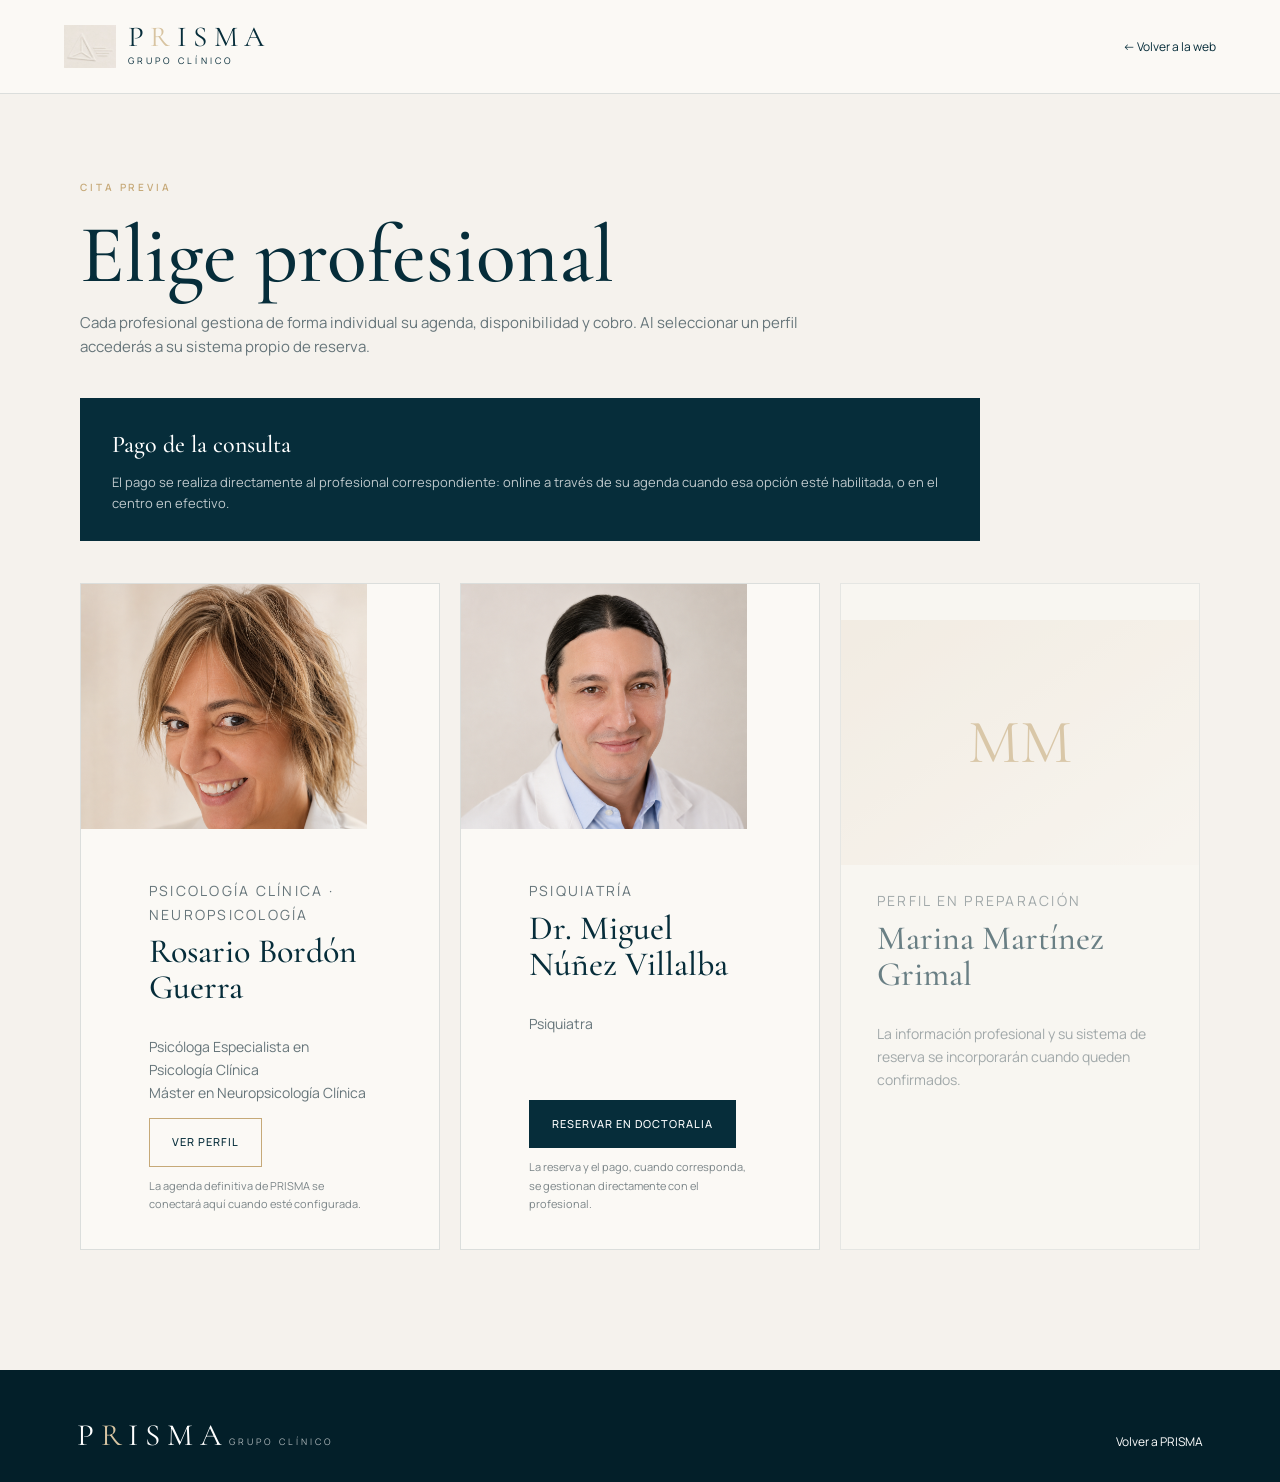
==== commit f63103e9: "Add files via upload Añade equipo clínico" ====
--- a/reserva.html
+++ b/reserva.html
@@ -33,20 +33,31 @@
       <p>El pago se realiza directamente al profesional correspondiente: online a través de su agenda cuando esa opción esté habilitada, o en el centro en efectivo.</p>
     </div>
 
-    <div class="booking-grid">
-      <article class="booking-card" id="rosario">
+    <div class="booking-grid booking-grid-v6">
+      <article class="booking-card booking-card-person" id="rosario">
+        <img class="booking-photo" src="rosario-bordon.png" alt="Rosario Bordón Guerra">
         <p class="professional-role">Psicología Clínica · Neuropsicología</p>
         <h2>Rosario Bordón Guerra</h2>
         <p>Psicóloga Especialista en Psicología Clínica<br>Máster en Neuropsicología Clínica</p>
-        <button class="btn" disabled title="Enlace de agenda pendiente">Agenda pendiente</button>
-        <small>El enlace se activará cuando esté configurada la agenda individual.</small>
+        <a class="btn btn-outline" href="https://www.doctoralia.es/rosario-bordon-guerra" target="_blank" rel="noopener">Ver perfil</a>
+        <small>La agenda definitiva de PRISMA se conectará aquí cuando esté configurada.</small>
       </article>
-      <article class="booking-card muted">
-        <p class="professional-role">Próxima incorporación</p>
-        <h2>Otros profesionales</h2>
-        <p>Los perfiles y sus agendas se incorporarán a medida que queden configurados.</p>
+      <article class="booking-card booking-card-person" id="miguel">
+        <img class="booking-photo" src="miguel-nunez.png" alt="Dr. Miguel Núñez Villalba">
+        <p class="professional-role">Psiquiatría</p>
+        <h2>Dr. Miguel Núñez Villalba</h2>
+        <p>Psiquiatra</p>
+        <a class="btn" href="https://www.doctoralia.es/miguel-nunez-villalba/psiquiatra/las-palmas-de-gran-canaria" target="_blank" rel="noopener">Reservar en Doctoralia</a>
+        <small>La reserva y el pago, cuando corresponda, se gestionan directamente con el profesional.</small>
+      </article>
+      <article class="booking-card muted" id="marina">
+        <div class="booking-photo booking-photo-placeholder">MM</div>
+        <p class="professional-role">Perfil en preparación</p>
+        <h2>Marina Martínez Grimal</h2>
+        <p>La información profesional y su sistema de reserva se incorporarán cuando queden confirmados.</p>
       </article>
     </div>
+
   </main>
 
   <footer class="site-footer booking-footer">
--- a/styles.css
+++ b/styles.css
@@ -119,3 +119,31 @@
   .site-footer{grid-template-columns:1fr;padding:45px 24px 28px}.legal-links{justify-content:flex-start;flex-wrap:wrap}
   .booking-main{padding:65px 24px 88px}.booking-grid{grid-template-columns:1fr}.booking-footer{grid-template-columns:1fr}
 }
+
+/* v6 — equipo y espacio secundario */
+.team-grid-v6{max-width:1240px;margin:0 auto;display:grid;grid-template-columns:repeat(3,1fr);gap:24px;align-items:stretch}
+.professional-card-v6{background:var(--paper);border:1px solid var(--line);display:flex;flex-direction:column;min-width:0;box-shadow:0 18px 48px rgba(28,34,32,.055)}
+.professional-photo,.professional-photo-placeholder{width:100%;aspect-ratio:4/5;object-fit:cover;object-position:center top;display:block;background:#eee8de}
+.professional-photo-placeholder{display:flex;align-items:center;justify-content:center;font-family:var(--serif);font-size:74px;color:var(--champagne);background:linear-gradient(145deg,#f0e8db,#faf7f1)}
+.professional-card-v6 .professional-content{padding:29px 30px 32px;display:flex;flex-direction:column;flex:1}
+.professional-card-v6 h3{font-family:var(--serif);font-size:34px;font-weight:500;line-height:1.02;color:var(--petrol);margin:0 0 12px}
+.professional-card-v6 .professional-content>p:not(.professional-role){color:#59676b;font-size:13px;margin:0 0 22px}
+.professional-links{margin-top:auto;display:flex;flex-direction:column;align-items:flex-start;gap:9px}
+.text-link.secondary{opacity:.62;border-bottom-color:rgba(198,169,120,.55)}
+.professional-card-placeholder{box-shadow:none;opacity:.74}
+
+.space-strip{display:grid;grid-template-columns:1fr 1fr .8fr;min-height:260px;border-top:1px solid var(--line);border-bottom:1px solid var(--line);background:#eee6da}
+.space-strip figure{margin:0;min-height:260px;overflow:hidden}
+.space-strip img{width:100%;height:100%;object-fit:cover;display:block}
+.space-strip-copy{padding:44px 46px;display:flex;flex-direction:column;justify-content:center}
+.space-strip-copy p:last-child{font-family:var(--serif);font-size:25px;line-height:1.2;color:var(--petrol);margin:0}
+
+.booking-grid-v6{grid-template-columns:repeat(3,1fr)}
+.booking-card-person{padding-top:0;overflow:hidden}
+.booking-card-person .professional-role,.booking-card-person h2,.booking-card-person>p,.booking-card-person>.btn,.booking-card-person>small{margin-left:32px;margin-right:32px}
+.booking-card-person .professional-role{margin-top:26px}
+.booking-photo{width:calc(100% + 72px);height:245px;margin:0 -36px 24px;object-fit:cover;object-position:center 22%;display:block;background:#eee8de}
+.booking-photo-placeholder{display:flex;align-items:center;justify-content:center;font-family:var(--serif);font-size:62px;color:var(--champagne);background:linear-gradient(145deg,#f0e8db,#faf7f1)}
+
+@media(max-width:1050px){.team-grid-v6{grid-template-columns:1fr 1fr}.space-strip{grid-template-columns:1fr 1fr}.space-strip-copy{grid-column:1/-1}.booking-grid-v6{grid-template-columns:1fr 1fr}}
+@media(max-width:780px){.team-grid-v6{grid-template-columns:1fr}.professional-photo,.professional-photo-placeholder{aspect-ratio:4/4.5}.space-strip{grid-template-columns:1fr}.space-strip figure{min-height:220px}.space-strip-copy{grid-column:auto;padding:38px 25px}.booking-grid-v6{grid-template-columns:1fr}}
